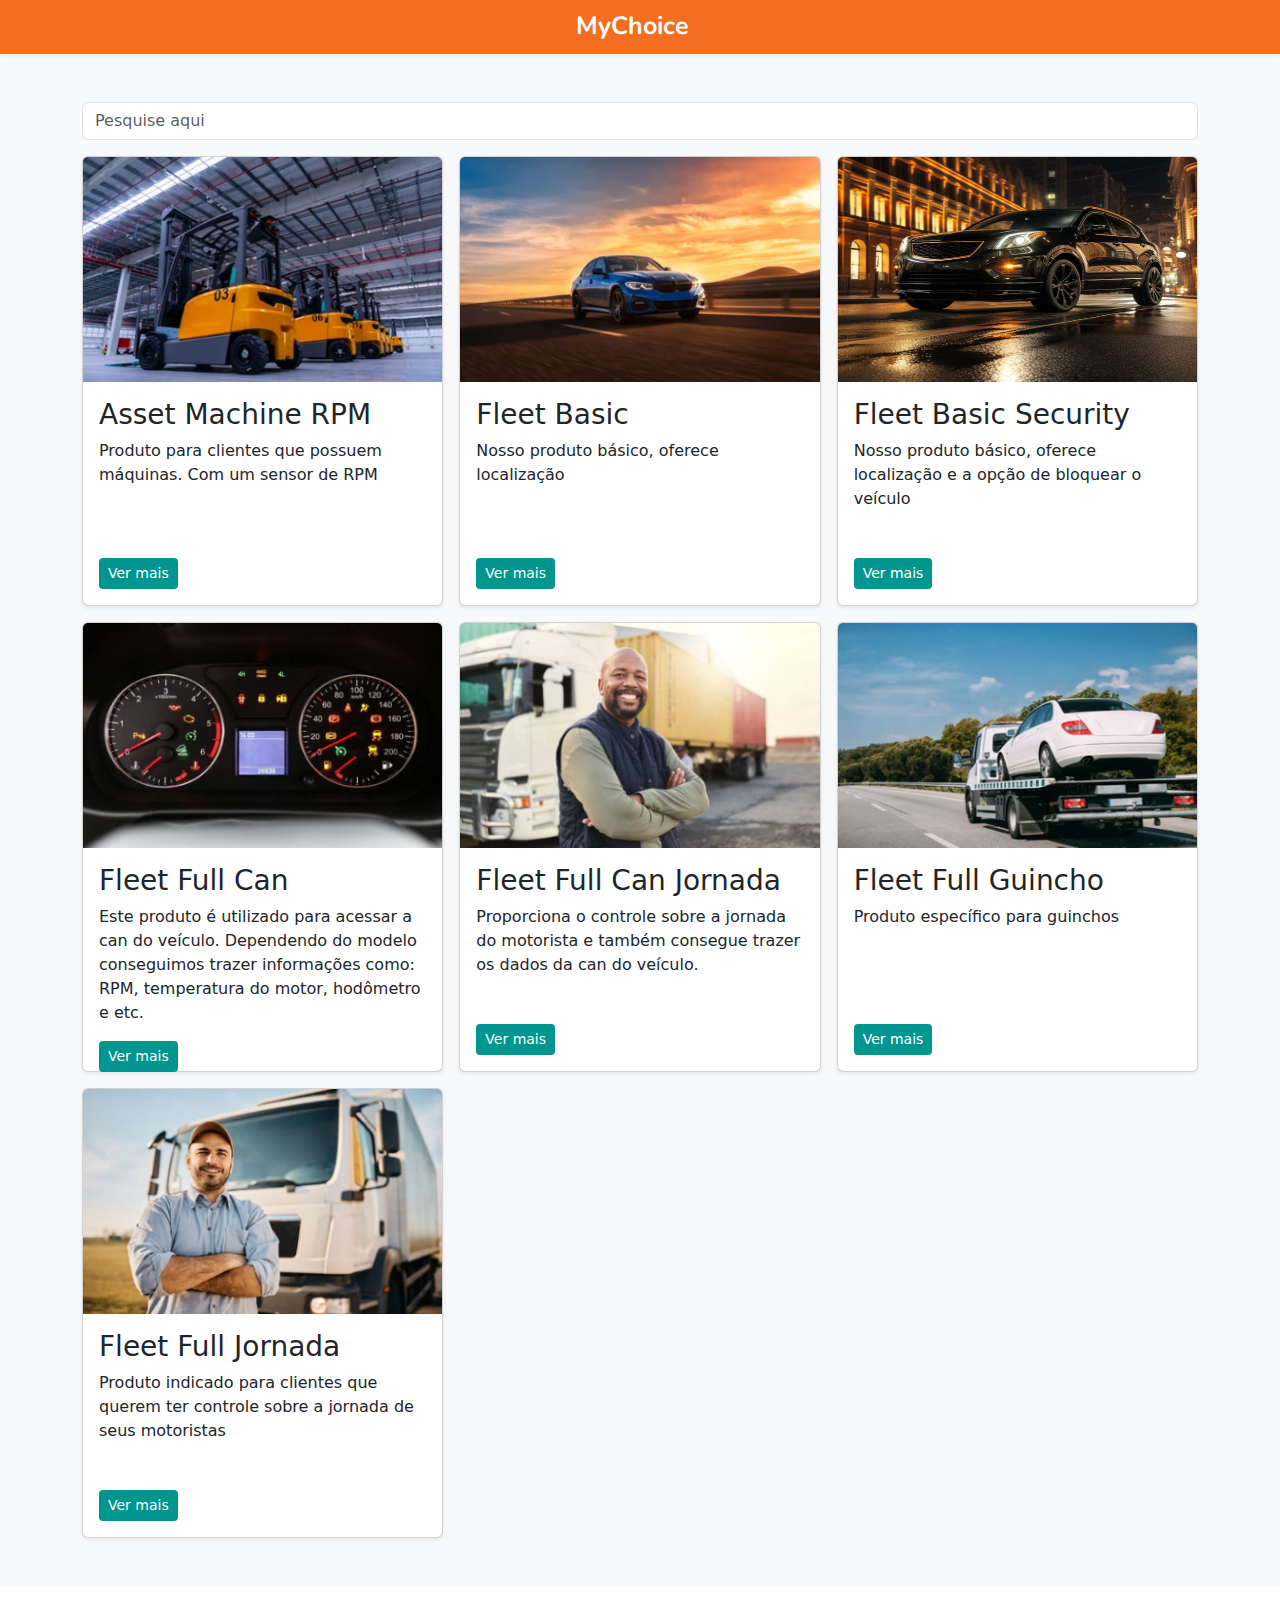
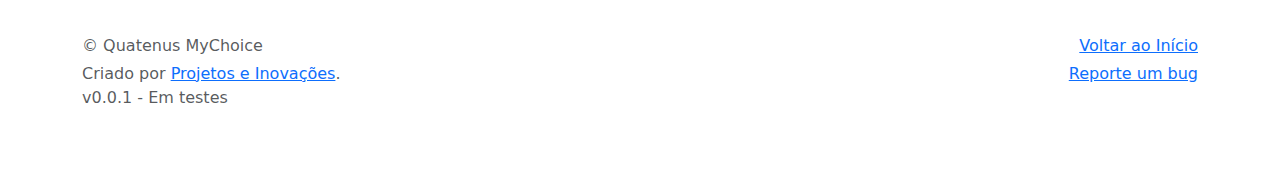
==== produtos.html @ 80b01e7b "Limpa" ====
<!DOCTYPE html>
<html lang="en">
<head>
    <meta charset="UTF-8">
    <meta name="viewport" content="width=device-width, initial-scale=1.0">
    <link rel="stylesheet" href="css/style.css">
    <!-- <link rel="shortcut icon" href="favicon.ico" type="image/x-icon"> -->
    <script src="js/searchbar.js" defer></script>

    <!-- Bootstrap v5.3.2 -->
    
    <link rel="stylesheet" href="css/bootstrap/bootstrap.css">
    <script src="js/bootstrap/bootstrap.js"></script>

    <title>Quatenus MyChoice</title>
</head>

<body>
  <!-- TODO: Refazer o design de tudo caso a Fran aprove, ta muito feio agora. -->
  <!-- Navbar -->
  <header>
    <div class="navbar qorange shadow-sm">
      <div class="container justify-content-center">
        <a href="#" class="navbar-brand p-0">
          <strong class="quatenusFont">MyChoice</strong>
        </a>
      </div>
    </div>
  </header>

  <!-- Conteudo -->
  <main>
    <div class="album py-5 bg-light">
      <div class="container">
        
        <!-- Search bar -->
        <div class="input">
            <div class="form-outline mb-3">
                <input type="search" id="form1" class="form-control" placeholder="Pesquise aqui" aria-label="Search" data-search/>
            </div>
        </div>

        <!-- Erro -->
        <div class="col-12 d-none" id="avisoDeErro">
          <div class="alert alert-danger p-5 rounded shadow">
            <i class="bi bi-x-circle-fill"></i> <strong>Erro</strong>
            <hr>
            <div class="fs-1 ">
              Nenhum produto encontrado.
              <p class="fw-light">Acha que deveria ter algo aqui? Entre em contato com o Projetos e Inovações.</p>
            </div>
            <div class="text-end">
              <a href="https://qbm01.quatenus-system.com.br/quatenus10/QBM/Default.aspx?Language=pt-BR#:~:text=Opera%C3%A7%C3%B5es%20%3A%3A%20Tickets" target="_blank" rel="noopener noreferrer">Clique aqui para abrir um ticket</a>
            </div>
          </div>
        </div>

        <!-- Template -->
        <div class="row row-cols-1 row-cols-sm-2 row-cols-md-3 g-3" data-produtos-cards-container>
          <template data-produtos-template>
            <div class="col">

              <!-- Card -->
              <div class="card shadow-sm" style="height: 450px;" id="card">
                <a data-img-link target=”_blank” rel="noopener noreferrer">
                  <img class="card-img-top" width="100%" height="225" id="card-img" data-img>
                </a>
  
                <div class="card-body">
                  <!-- Nome aqui -->
                  <h3 data-nome>erro</h3>
  
                  <!-- Descrição aqui -->
                  <p class="card-text" data-desc>erro</p>
                </div>

                <div class="ms-3 mb-3">
                  <button type="button" class="btn btn-sm btn-qblue" data-unico-nome="${produto.nome}" data-btn-ver-mais>Ver mais</button>
                </div>
              </div>

            </div>
            
          </template>
        </div>

      </div>
    </div>        
  </main>

  <!-- Rodapé -->
  <footer class="text-muted py-5" id="footer">
    <div class="container">
      <p class="float-end mb-1">
        <a href="#">Voltar ao Início</a>
      </p>
      <p class="mb-1">&copy; Quatenus MyChoice</p>
      <p class="float-end mb-1">
        <a href="https://qbm01.quatenus-system.com.br/quatenus10/QBM/Default.aspx?Language=pt-BR#:~:text=Opera%C3%A7%C3%B5es%20%3A%3A%20Tickets" target="_blank" rel="noopener noreferrer">Reporte um bug</a>
      </p>
      <p class="mb-0">Criado por <a href="https://kerstenbr.github.io/SitePei/" target="_blank" rel="noopener noreferrer"”>Projetos e Inovações</a>.</p>
      <p>v0.0.1 - Em testes</p>
    </div>
  </footer>

</body>
</html>
---- css/style.css ----
@import url('https://fonts.googleapis.com/css2?family=Nunito:wght@400;700&display=swap');

.hide {
    display: none !important; 
}

.quatenusFont {
    color: white;
    font-family: 'Nunito', sans-serif;
    font-size: 25px;
}

.btn-qblue {
    --bs-btn-color: #fff !important;
    --bs-btn-bg: #00968F !important;
    --bs-btn-border-color: #00968F;
    --bs-btn-hover-color: #fff;
    --bs-btn-hover-bg: #05aaa2;
    --bs-btn-focus-shadow-rgb: 225, 83, 97;
    --bs-btn-active-color: #fff;
    --bs-btn-active-shadow: inset 0 3px 5px rgba(0, 0, 0, 0.125);
    --bs-btn-disabled-color: #fff;
    --bs-btn-disabled-bg: #00968F;
    --bs-btn-disabled-border-color: #00968F;
}

.qorange {
    background: #F36E21;
}
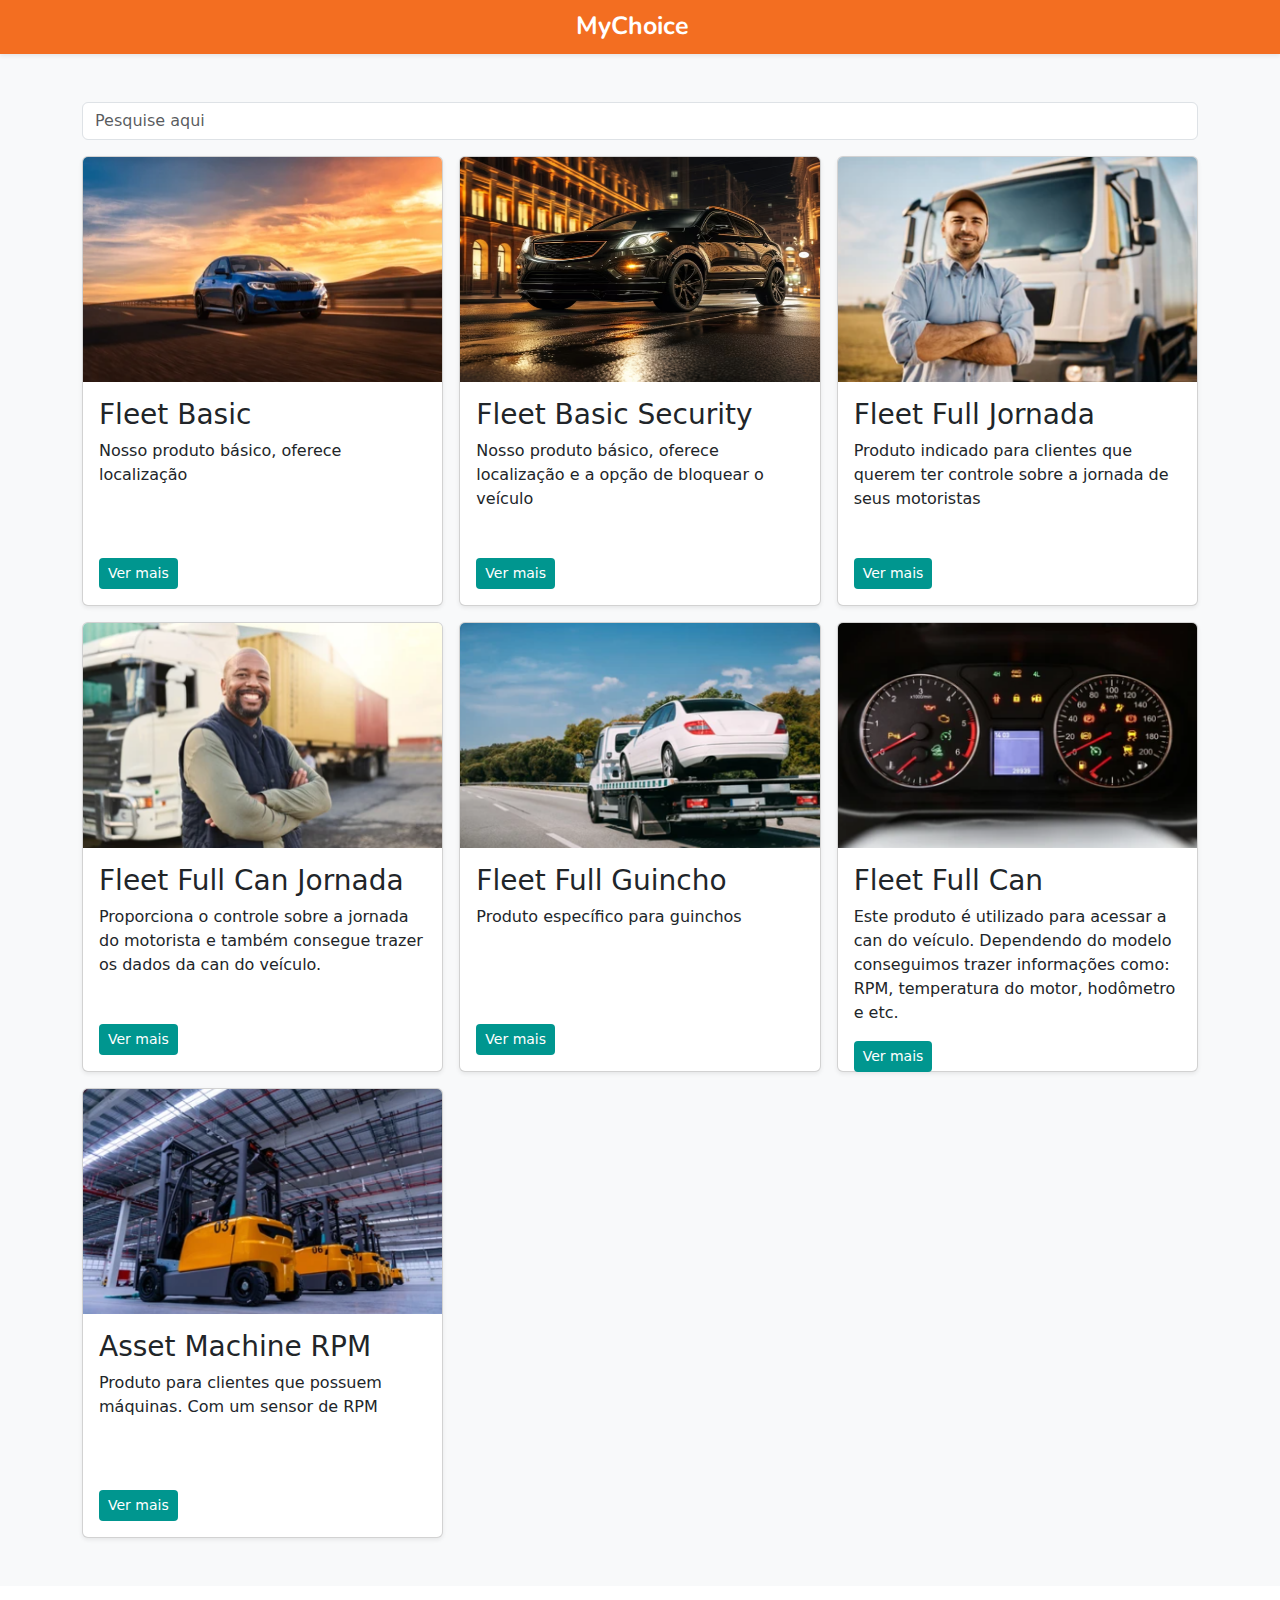
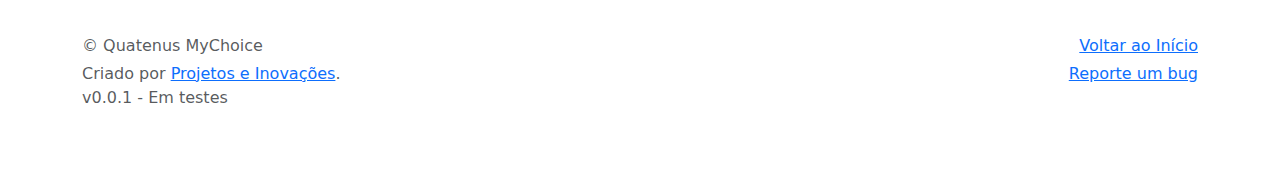
==== commit 4c7f0a9c: "fix: espaços entre linhas e comentários" ====
--- a/produtos.html
+++ b/produtos.html
@@ -8,7 +8,6 @@
     <script src="js/searchbar.js" defer></script>
 
     <!-- Bootstrap v5.3.2 -->
-    
     <link rel="stylesheet" href="css/bootstrap/bootstrap.css">
     <script src="js/bootstrap/bootstrap.js"></script>
 
@@ -16,7 +15,7 @@
 </head>
 
 <body>
-  <!-- TODO: Refazer o design de tudo caso a Fran aprove, ta muito feio agora. -->
+
   <!-- Navbar -->
   <header>
     <div class="navbar qorange shadow-sm">
@@ -28,7 +27,7 @@
     </div>
   </header>
 
-  <!-- Conteudo -->
+  <!-- Main page -->
   <main>
     <div class="album py-5 bg-light">
       <div class="container">
@@ -40,8 +39,8 @@
             </div>
         </div>
 
-        <!-- Erro -->
-        <div class="col-12 d-none" id="avisoDeErro">
+        <!-- Error div -->
+        <div class="col-12 hide" id="errorWarning">
           <div class="alert alert-danger p-5 rounded shadow">
             <i class="bi bi-x-circle-fill"></i> <strong>Erro</strong>
             <hr>
@@ -55,30 +54,26 @@
           </div>
         </div>
 
-        <!-- Template -->
-        <div class="row row-cols-1 row-cols-sm-2 row-cols-md-3 g-3" data-produtos-cards-container>
-          <template data-produtos-template>
+        <!-- Template Card -->
+        <div class="row row-cols-1 row-cols-sm-2 row-cols-md-3 g-3" data-products-cards-container>
+          <template data-products-template>
+
+            <!-- Card -->
             <div class="col">
-
-              <!-- Card -->
               <div class="card shadow-sm" style="height: 450px;" id="card">
                 <a data-img-link target=”_blank” rel="noopener noreferrer">
                   <img class="card-img-top" width="100%" height="225" id="card-img" data-img>
                 </a>
   
                 <div class="card-body">
-                  <!-- Nome aqui -->
-                  <h3 data-nome>erro</h3>
-  
-                  <!-- Descrição aqui -->
-                  <p class="card-text" data-desc>erro</p>
+                  <h3 data-name></h3>
+                  <p class="card-text" data-desc></p>
                 </div>
 
                 <div class="ms-3 mb-3">
-                  <button type="button" class="btn btn-sm btn-qblue" data-unico-nome="${produto.nome}" data-btn-ver-mais>Ver mais</button>
+                  <button type="button" class="btn btn-sm btn-qblue" data-unique-name="${produto.nome}" data-btn-ver-mais>Ver mais</button>
                 </div>
               </div>
-
             </div>
             
           </template>
@@ -88,7 +83,7 @@
     </div>        
   </main>
 
-  <!-- Rodapé -->
+  <!-- Footer -->
   <footer class="text-muted py-5" id="footer">
     <div class="container">
       <p class="float-end mb-1">
--- a/css/style.css
+++ b/css/style.css
@@ -24,6 +24,20 @@
     --bs-btn-disabled-border-color: #00968F;
 }
 
+.btn-qorange {
+    --bs-btn-color: #fff !important;
+    --bs-btn-bg: #F36E21 !important;
+    --bs-btn-border-color: #F36E21;
+    --bs-btn-hover-color: #fff;
+    --bs-btn-hover-bg: #f57b35;
+    --bs-btn-focus-shadow-rgb: 225, 83, 97;
+    --bs-btn-active-color: #fff;
+    --bs-btn-active-shadow: inset 0 3px 5px rgba(0, 0, 0, 0.125);
+    --bs-btn-disabled-color: #fff;
+    --bs-btn-disabled-bg: #F36E21;
+    --bs-btn-disabled-border-color: #F36E21;
+}
+
 .qorange {
     background: #F36E21;
 }